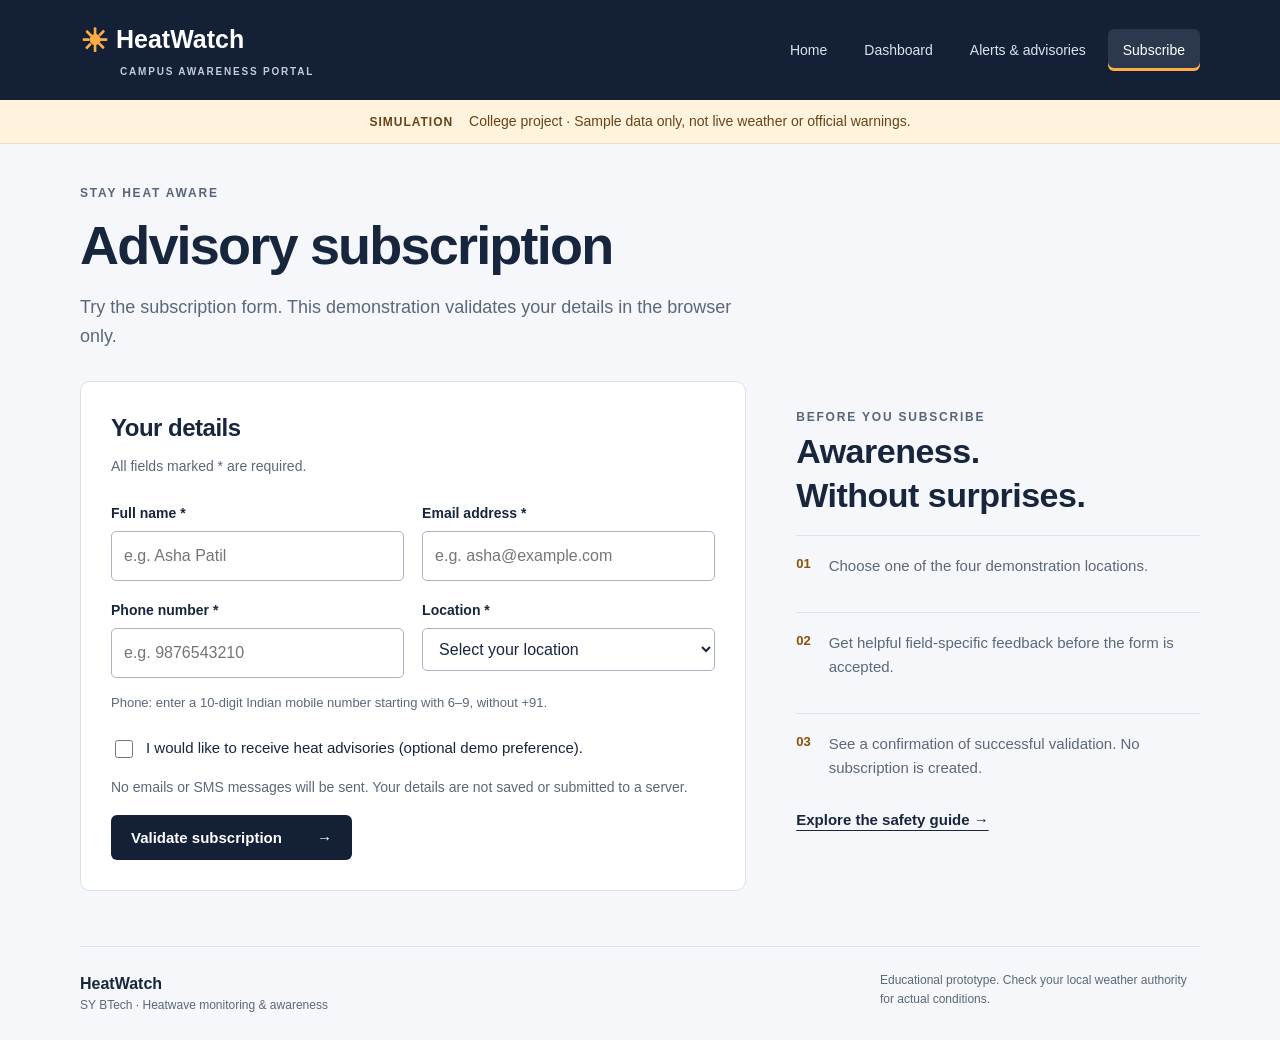
==== subscribe.html @ 29afd0dd "Initial Commit" ====
<!DOCTYPE html>
<html lang="en"><head><meta charset="UTF-8"><meta name="viewport" content="width=device-width, initial-scale=1"><meta name="description" content="HeatWatch: an educational heatwave awareness portal using simulated readings."><title>Advisory subscription | HeatWatch</title><link rel="icon" href="data:image/svg+xml,%3Csvg xmlns='http://www.w3.org/2000/svg' viewBox='0 0 32 32'%3E%3Crect width='32' height='32' rx='8' fill='%23132036'/%3E%3Ccircle cx='16' cy='16' r='8' fill='%23ffad45'/%3E%3C/svg%3E"><link rel="stylesheet" href="css/style.css"></head>
<body><a class="skip" href="#main">Skip to content</a><header><div class="nav-wrap"><a class="brand" href="index.html"><span class="brand-icon" aria-hidden="true">☀</span> HeatWatch<span class="brand-sub">CAMPUS AWARENESS PORTAL</span></a><nav aria-label="Main navigation"><a href="index.html" >Home</a><a href="dashboard.html" >Dashboard</a><a href="alerts.html" >Alerts & advisories</a><a href="subscribe.html" aria-current="page">Subscribe</a></nav></div></header><div class="demo-bar"><span class="demo-label">SIMULATION</span> College project · Sample data only, not live weather or official warnings.</div><main id="main"><div class="page-heading"><p class="eyebrow">STAY HEAT AWARE</p><h1>Advisory subscription</h1><p class="lead">Try the subscription form. This demonstration validates your details in the browser only.</p></div><div class="subscribe-grid"><section class="form-card"><h2>Your details</h2><p class="muted">All fields marked * are required.</p><div id="dependency-status" class="note" role="status">Loading jQuery… An internet connection is required for form validation.</div><noscript><p class="note">Enable JavaScript and connect to the internet to use this form.</p></noscript><form id="subscription-form" novalidate><div class="form-grid"><div class="field"><label for="name">Full name <span aria-hidden="true">*</span></label><input id="name" name="name" type="text" placeholder="e.g. Asha Patil" required aria-describedby="name-error" autocomplete="name" maxlength="80"><span class="error" id="name-error"></span></div><div class="field"><label for="email">Email address <span aria-hidden="true">*</span></label><input id="email" name="email" type="email" placeholder="e.g. asha@example.com" required aria-describedby="email-error" autocomplete="email" maxlength="254"><span class="error" id="email-error"></span></div><div class="field"><label for="phone">Phone number <span aria-hidden="true">*</span></label><input id="phone" name="phone" type="tel" placeholder="e.g. 9876543210" required aria-describedby="phone-error" autocomplete="tel-national" inputmode="numeric" maxlength="10"><span class="error" id="phone-error"></span></div><div class="field"><label for="subscription-location">Location <span aria-hidden="true">*</span></label><select id="subscription-location" name="location" required aria-describedby="subscription-location-error"><option value="">Select your location</option><option value="nagpur">Nagpur</option><option value="pune">Pune</option><option value="mumbai">Mumbai</option><option value="delhi">New Delhi</option></select><span class="error" id="subscription-location-error"></span></div></div><p class="field-hint">Phone: enter a 10-digit Indian mobile number starting with 6–9, without +91.</p><label class="checkbox-label"><input id="receive-alerts" name="receive-alerts" type="checkbox"> I would like to receive heat advisories (optional demo preference).</label><p class="muted">No emails or SMS messages will be sent. Your details are not saved or submitted to a server.</p><button class="button" id="submit-button" type="submit" disabled>Validate subscription <span aria-hidden="true">→</span></button><p id="form-success" class="success" role="status" tabindex="-1" hidden></p></form></section><aside class="subscription-aside"><span class="eyebrow">BEFORE YOU SUBSCRIBE</span><h2>Awareness.<br>Without surprises.</h2><div class="feature"><span>01</span><p>Choose one of the four demonstration locations.</p></div><div class="feature"><span>02</span><p>Get helpful field-specific feedback before the form is accepted.</p></div><div class="feature"><span>03</span><p>See a confirmation of successful validation. No subscription is created.</p></div><a class="text-link" href="alerts.html">Explore the safety guide →</a></aside></div></main><footer><div><strong>HeatWatch</strong><span>SY BTech · Heatwave monitoring & awareness</span></div><p>Educational prototype. Check your local weather authority for actual conditions.</p></footer><script src="https://code.jquery.com/jquery-3.7.1.min.js" integrity="sha256-/JqT3SQfawRcv/BIHPThkBvs0OEvtFFmqPF/lYI/Cxo=" crossorigin="anonymous"></script><script src="js/validation.js"></script></body></html>
---- css/style.css ----
:root{--navy:#132036;--ink:#17263d;--muted:#5c6878;--line:#dce2e9;--orange:#ffad45;--paper:#f5f7fa}*{box-sizing:border-box}body{margin:0;color:var(--ink);background:var(--paper);font:16px/1.6 "Segoe UI",Arial,sans-serif}a{color:inherit}header{background:var(--navy);color:#fff}.nav-wrap{max-width:1180px;margin:auto;padding:22px 30px;display:flex;align-items:center;justify-content:space-between;gap:24px}.brand{text-decoration:none;font-size:25px;font-weight:750;line-height:1.2}.brand-icon{color:var(--orange);font-size:32px;vertical-align:middle}.brand-sub{display:block;font-size:10px;letter-spacing:1.8px;margin:6px 0 0 40px;color:#c3ccd8}nav{display:flex;gap:7px;flex-wrap:wrap}nav a{text-decoration:none;font-size:14px;padding:10px 15px;border-radius:6px;color:#dce3ed}nav a:hover,nav a[aria-current]{background:#2b384d;color:white}nav a[aria-current]{box-shadow:inset 0 -3px var(--orange)}.demo-bar{padding:10px 24px;text-align:center;background:#fff3de;color:#654518;font-size:14px;border-bottom:1px solid #f0dfbe}.demo-label{font-size:12px;font-weight:800;letter-spacing:1px;margin-right:12px}main{max-width:1180px;margin:auto;padding:40px 30px 55px}.page-heading{margin-bottom:30px}.eyebrow{font-size:12px;font-weight:800;letter-spacing:1.8px;margin:0 0 12px;color:#56657b}h1{font-size:clamp(34px,4.5vw,54px);line-height:1.12;letter-spacing:-1.8px;margin:0 0 18px;font-weight:750}h2{font-size:24px;line-height:1.3;letter-spacing:-.5px;margin:0 0 12px}h3{font-size:18px;margin:0 0 6px}p{margin:0 0 16px}.lead{max-width:690px;color:var(--muted);font-size:18px}.home-grid{display:grid;grid-template-columns:1fr 1fr;gap:50px;align-items:center}.status-card{background:white;border:1px solid var(--line);border-top:4px solid #ed9732;border-radius:12px;padding:28px;box-shadow:0 8px 22px #13203606}.section-top{display:flex;justify-content:space-between;align-items:center;gap:16px;margin-bottom:20px;flex-wrap:wrap}.section-top h2,.section-top .eyebrow{margin:0}.muted{color:var(--muted);font-size:14px}.badge{display:inline-block;padding:5px 12px;border-radius:5px;font-size:13px;font-weight:700;white-space:nowrap}.low{background:#e2f3eb;color:#176043}.moderate{background:#fff1c8;color:#785100}.high{background:#ffead5;color:#923e08}.extreme{background:#fbe0e5;color:#9a2439}.temperature{font-size:86px;letter-spacing:-5px;line-height:1.1;font-weight:650;margin:20px 0 0}.temperature span{font-size:36px;letter-spacing:-1px;font-weight:400}.status-details{display:flex;gap:55px;padding:20px 0;border-top:1px solid var(--line)}.status-details strong{font-size:24px;display:block}.status-details span{font-size:14px;color:var(--muted)}.status-advice{background:#fff6ea;border-left:3px solid #e39a38;padding:16px;margin:0 0 24px;font-size:15px}.button{display:inline-flex;align-items:center;justify-content:center;gap:35px;background:var(--navy);color:#fff;text-decoration:none;border:0;border-radius:6px;padding:14px 20px;font:600 15px "Segoe UI",Arial,sans-serif;cursor:pointer}.button:hover{background:#29405c}.button:disabled{opacity:.5;cursor:not-allowed}.purpose>p{color:var(--muted)}.purpose h2{font-size:32px}.feature{display:flex;gap:18px;border-top:1px solid var(--line);padding-top:18px;margin-top:18px}.feature>span{font-size:13px;color:#8a5107;font-weight:700}.feature p{color:var(--muted);font-size:15px}.text-link{display:inline-block;font-size:15px;font-weight:700;text-underline-offset:5px;margin-top:12px}.note{background:#eaf0f7;border:1px solid #d6e0eb;border-radius:6px;padding:18px 22px;margin-top:30px;font-size:14px}.note strong{display:block;margin-bottom:4px}footer{border-top:1px solid var(--line);max-width:1120px;margin:auto;padding:24px 0;display:flex;justify-content:space-between;gap:30px;font-size:12px;color:var(--muted)}footer strong{color:var(--ink);display:block;font-size:16px}footer p{max-width:320px;margin:0}.toolbar{display:flex;justify-content:space-between;align-items:center;gap:20px;margin-bottom:30px;padding:22px;background:white;border:1px solid var(--line);border-radius:8px}label{display:block;font-weight:600;font-size:14px;margin-bottom:7px}select,input:not([type=checkbox]){font:inherit;background:white;border:1px solid #aab5c4;border-radius:5px;color:var(--ink);padding:11px 12px;max-width:100%;width:100%}.toolbar select{min-width:280px}.metrics{display:grid;grid-template-columns:repeat(4,1fr);gap:18px}.metric{background:white;border:1px solid var(--line);border-radius:8px;padding:24px}.metric p{color:var(--muted);font-size:14px;margin-bottom:14px}.metric strong{display:block;font-size:40px;font-weight:650;line-height:1.25;margin-bottom:14px}.metric span{font-size:12px;color:var(--muted)}.risk-metric{border-top:3px solid #efaa53}.advice-panel{display:flex;gap:18px;background:#fff3e2;padding:22px;margin:24px 0 36px;border-radius:8px}.advice-panel p{margin:0}.advice-symbol{flex-shrink:0;display:grid;place-items:center;border:2px solid #98621b;color:#98621b;border-radius:50%;width:28px;height:28px;font-weight:800}.table-wrap{overflow-x:auto;background:white;border:1px solid var(--line);border-radius:8px}table{border-collapse:collapse;width:100%;text-align:left;white-space:nowrap}th,td{padding:17px 22px;border-bottom:1px solid var(--line);font-size:14px}thead{background:#edf1f6}tbody tr:last-child>*{border-bottom:0}.method{font-size:13px;color:var(--muted);margin-top:20px}.risk-grid{display:grid;grid-template-columns:repeat(4,1fr);gap:18px}.risk-card{border-top:4px solid currentColor;padding:22px;border-radius:8px}.risk-card h2{font-size:21px;margin-top:18px}.risk-card p{font-size:15px}.risk-card p:last-child{margin:0}.safety{margin-top:40px}.three-grid{display:grid;grid-template-columns:repeat(3,1fr);gap:30px;margin-top:25px}.three-grid article{padding:24px;background:white;border:1px solid var(--line);border-radius:8px}.three-grid p{margin:0;color:var(--muted);font-size:15px}.emergency{background:#fff0f1;border-color:#efcbd0;color:#792738}.subscribe-grid{display:grid;grid-template-columns:1.65fr 1fr;gap:50px}.form-card{padding:30px;background:white;border:1px solid var(--line);border-radius:10px}.form-grid{display:grid;grid-template-columns:1fr 1fr;gap:18px;margin-top:24px}.error{display:block;color:#a12135;font-size:13px;margin-top:5px;min-height:0}.error:empty{display:none}[aria-invalid=true]{border-color:#b3283e!important;background:#fff8f8!important}.field-hint{font-size:13px;color:var(--muted);margin-top:15px}.checkbox-label{display:flex;align-items:flex-start;gap:10px;font-weight:400;font-size:15px;margin:23px 0 15px}input[type=checkbox]{width:18px;height:18px;flex-shrink:0;margin-top:4px;accent-color:var(--navy)}.success{padding:18px;background:#e5f4ec;color:#195438;border-radius:6px;margin:20px 0 0;font-size:15px}.subscription-aside{padding-top:22px}.subscription-aside h2{font-size:34px}.skip{position:absolute;left:15px;top:-80px;z-index:10;background:white;padding:10px}.skip:focus{top:8px}:focus-visible{outline:3px solid #1479cf;outline-offset:4px}.sr-only{position:absolute;width:1px;height:1px;overflow:hidden;clip:rect(0,0,0,0)}[hidden]{display:none!important}@media(max-width:950px){.nav-wrap{align-items:flex-start;flex-direction:column}.home-grid,.subscribe-grid{gap:28px}.metrics,.risk-grid{grid-template-columns:repeat(2,1fr)}footer{margin:0 30px}.form-grid{grid-template-columns:1fr}.three-grid{gap:15px}}@media(max-width:640px){main{padding:30px 20px}.nav-wrap{padding:18px 20px;gap:18px}nav{gap:3px}nav a{padding:9px 10px;font-size:13px}.demo-bar{font-size:12px;padding:10px 16px}.demo-label{font-size:11px}.home-grid,.subscribe-grid,.three-grid{grid-template-columns:1fr}.purpose{padding-top:10px}.status-card,.form-card{padding:22px}.toolbar{align-items:stretch;flex-direction:column}.toolbar select{min-width:0}.metrics,.risk-grid{gap:12px}.metric{padding:17px}.metric strong{font-size:32px}.risk-card{padding:16px}.risk-card h2{font-size:19px}footer{flex-direction:column;margin:0 20px;gap:12px}.lead{font-size:16px}.section-top{gap:10px}}@media(max-width:370px){.risk-grid,.metrics{grid-template-columns:1fr}}
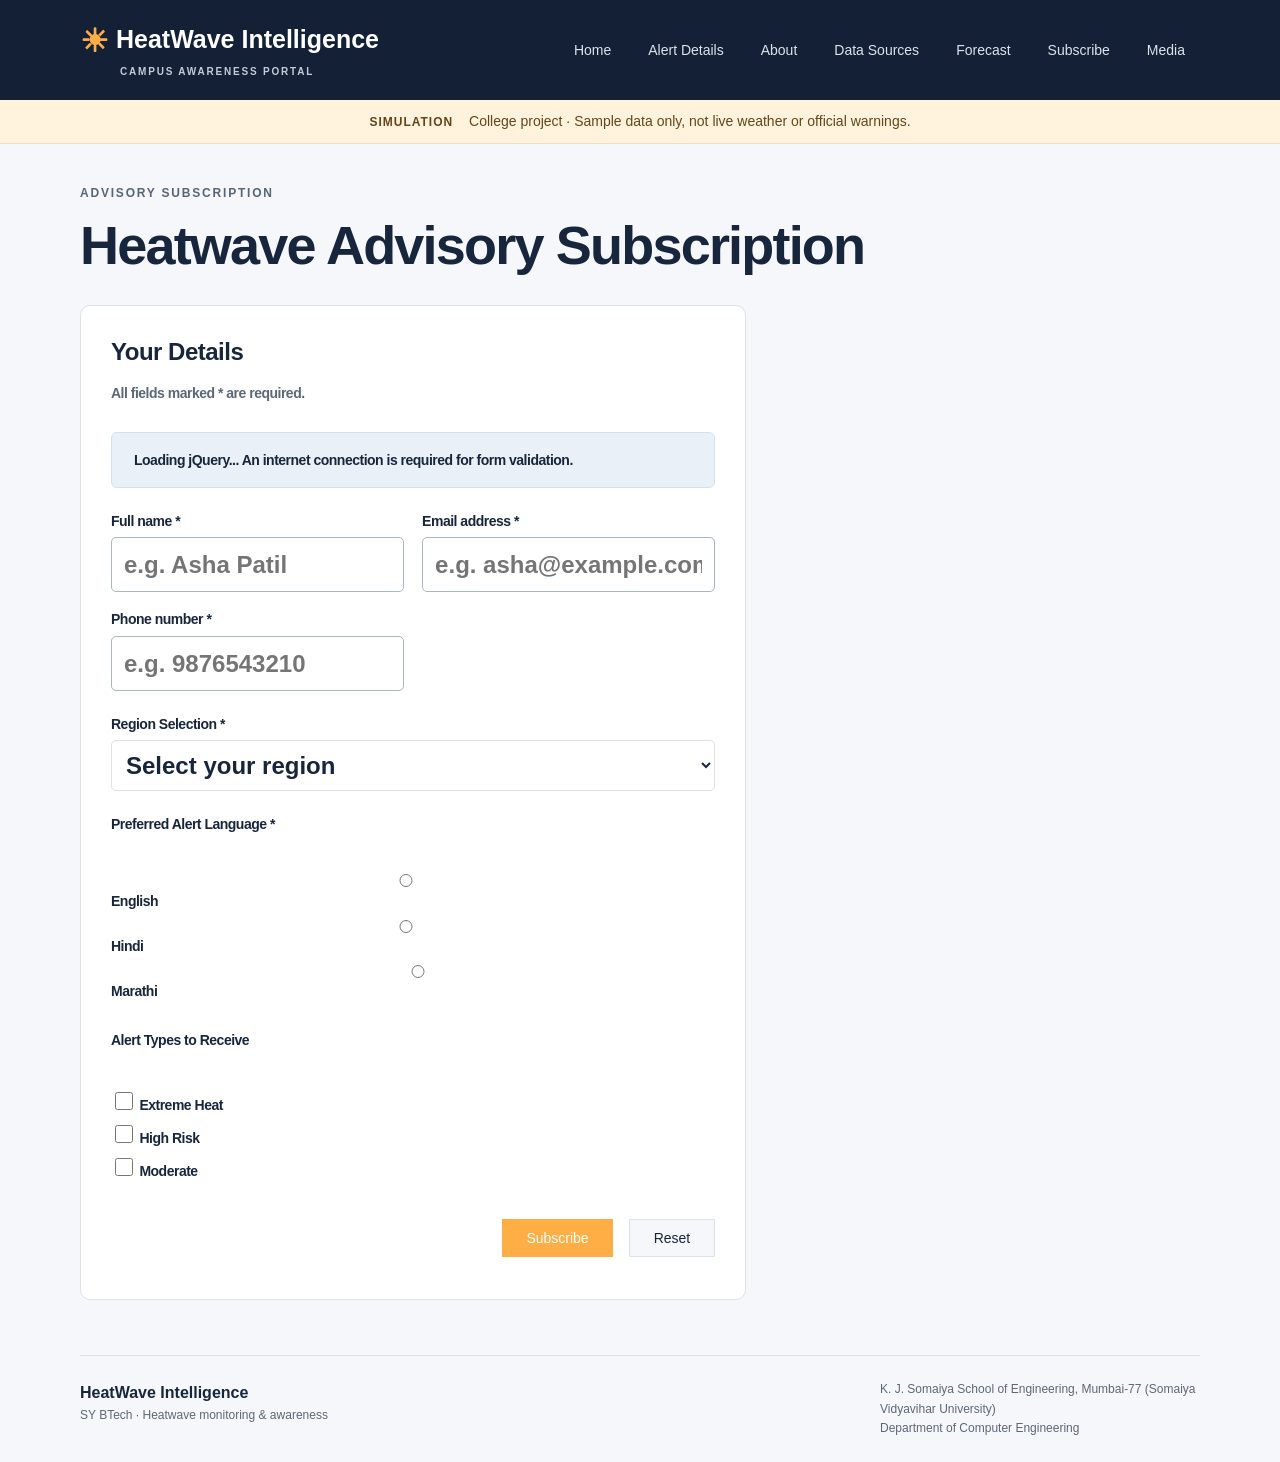
==== commit ce8375a5: "Pushed the code with latest changes" ====
--- a/subscribe.html
+++ b/subscribe.html
@@ -1,3 +1,124 @@
 <!DOCTYPE html>
-<html lang="en"><head><meta charset="UTF-8"><meta name="viewport" content="width=device-width, initial-scale=1"><meta name="description" content="HeatWatch: an educational heatwave awareness portal using simulated readings."><title>Advisory subscription | HeatWatch</title><link rel="icon" href="data:image/svg+xml,%3Csvg xmlns='http://www.w3.org/2000/svg' viewBox='0 0 32 32'%3E%3Crect width='32' height='32' rx='8' fill='%23132036'/%3E%3Ccircle cx='16' cy='16' r='8' fill='%23ffad45'/%3E%3C/svg%3E"><link rel="stylesheet" href="css/style.css"></head>
-<body><a class="skip" href="#main">Skip to content</a><header><div class="nav-wrap"><a class="brand" href="index.html"><span class="brand-icon" aria-hidden="true">☀</span> HeatWatch<span class="brand-sub">CAMPUS AWARENESS PORTAL</span></a><nav aria-label="Main navigation"><a href="index.html" >Home</a><a href="dashboard.html" >Dashboard</a><a href="alerts.html" >Alerts & advisories</a><a href="subscribe.html" aria-current="page">Subscribe</a></nav></div></header><div class="demo-bar"><span class="demo-label">SIMULATION</span> College project · Sample data only, not live weather or official warnings.</div><main id="main"><div class="page-heading"><p class="eyebrow">STAY HEAT AWARE</p><h1>Advisory subscription</h1><p class="lead">Try the subscription form. This demonstration validates your details in the browser only.</p></div><div class="subscribe-grid"><section class="form-card"><h2>Your details</h2><p class="muted">All fields marked * are required.</p><div id="dependency-status" class="note" role="status">Loading jQuery… An internet connection is required for form validation.</div><noscript><p class="note">Enable JavaScript and connect to the internet to use this form.</p></noscript><form id="subscription-form" novalidate><div class="form-grid"><div class="field"><label for="name">Full name <span aria-hidden="true">*</span></label><input id="name" name="name" type="text" placeholder="e.g. Asha Patil" required aria-describedby="name-error" autocomplete="name" maxlength="80"><span class="error" id="name-error"></span></div><div class="field"><label for="email">Email address <span aria-hidden="true">*</span></label><input id="email" name="email" type="email" placeholder="e.g. asha@example.com" required aria-describedby="email-error" autocomplete="email" maxlength="254"><span class="error" id="email-error"></span></div><div class="field"><label for="phone">Phone number <span aria-hidden="true">*</span></label><input id="phone" name="phone" type="tel" placeholder="e.g. 9876543210" required aria-describedby="phone-error" autocomplete="tel-national" inputmode="numeric" maxlength="10"><span class="error" id="phone-error"></span></div><div class="field"><label for="subscription-location">Location <span aria-hidden="true">*</span></label><select id="subscription-location" name="location" required aria-describedby="subscription-location-error"><option value="">Select your location</option><option value="nagpur">Nagpur</option><option value="pune">Pune</option><option value="mumbai">Mumbai</option><option value="delhi">New Delhi</option></select><span class="error" id="subscription-location-error"></span></div></div><p class="field-hint">Phone: enter a 10-digit Indian mobile number starting with 6–9, without +91.</p><label class="checkbox-label"><input id="receive-alerts" name="receive-alerts" type="checkbox"> I would like to receive heat advisories (optional demo preference).</label><p class="muted">No emails or SMS messages will be sent. Your details are not saved or submitted to a server.</p><button class="button" id="submit-button" type="submit" disabled>Validate subscription <span aria-hidden="true">→</span></button><p id="form-success" class="success" role="status" tabindex="-1" hidden></p></form></section><aside class="subscription-aside"><span class="eyebrow">BEFORE YOU SUBSCRIBE</span><h2>Awareness.<br>Without surprises.</h2><div class="feature"><span>01</span><p>Choose one of the four demonstration locations.</p></div><div class="feature"><span>02</span><p>Get helpful field-specific feedback before the form is accepted.</p></div><div class="feature"><span>03</span><p>See a confirmation of successful validation. No subscription is created.</p></div><a class="text-link" href="alerts.html">Explore the safety guide →</a></aside></div></main><footer><div><strong>HeatWatch</strong><span>SY BTech · Heatwave monitoring & awareness</span></div><p>Educational prototype. Check your local weather authority for actual conditions.</p></footer><script src="https://code.jquery.com/jquery-3.7.1.min.js" integrity="sha256-/JqT3SQfawRcv/BIHPThkBvs0OEvtFFmqPF/lYI/Cxo=" crossorigin="anonymous"></script><script src="js/validation.js"></script></body></html>+<html lang="en">
+<head>
+  <meta charset="UTF-8">
+  <meta name="viewport" content="width=device-width, initial-scale=1">
+  <meta name="description" content="Advisory subscription form">
+  <title>Advisory Subscription | Heatwave Intelligence</title>
+  <link rel="icon" href="data:image/svg+xml,%3Csvg xmlns='http://www.w3.org/2000/svg' viewBox='0 0 32 32'%3E%3Crect width='32' height='32' rx='8' fill='%23132036'/%3E%3Ccircle cx='16' cy='16' r='8' fill='%23ffad45'/%3E%3C/svg%3E">
+  <link rel="stylesheet" href="css/style.css">
+</head>
+<body>
+  <a class="skip" href="#main">Skip to content</a>
+  <header>
+    <div class="nav-wrap">
+      <a class="brand" href="index.html"><span class="brand-icon" aria-hidden="true">☀</span> HeatWave Intelligence<span class="brand-sub">CAMPUS AWARENESS PORTAL</span></a>
+      <nav aria-label="Main navigation">
+        <a href="index.html">Home</a>
+        <a href="alert-details.html">Alert Details</a>
+        <a href="about-system.html">About</a>
+        <a href="sources.html">Data Sources</a>
+        <a href="forecast.html">Forecast</a>
+        <a href="subscribe.html">Subscribe</a>
+        <a href="media.html">Media</a>
+      </nav>
+    </div>
+  </header>
+  <div class="demo-bar">
+    <span class="demo-label">SIMULATION</span> College project · Sample data only, not live weather or official warnings.
+  </div>
+  <main id="main">
+    <div class="page-heading">
+      <p class="eyebrow">ADVISORY SUBSCRIPTION</p>
+      <h1>Heatwave Advisory Subscription</h1>
+    </div>
+
+    <div class="subscribe-grid">
+      <section class="form-card">
+        <h2>Your Details</p>
+        <p class="muted">All fields marked <strong>*</strong> are required.</p>
+        <div id="dependency-status" class="note" role="status">Loading jQuery... An internet connection is required for form validation.</div>
+        <noscript><p class="note">Enable JavaScript and connect to the internet to use this form.</p></noscript>
+        <form id="subscription-form" novalidate>
+          <div class="form-grid">
+            <div class="field">
+              <label for="name">Full name <span aria-hidden="true">*</span></label>
+              <input id="name" name="name" type="text" placeholder="e.g. Asha Patil" required aria-describedby="name-error" autocomplete="name" maxlength="80">
+              <span class="error" id="name-error"></span>
+            </div>
+            <div class="field">
+              <label for="email">Email address <span aria-hidden="true">*</span></label>
+              <input id="email" name="email" type="email" placeholder="e.g. asha@example.com" required aria-describedby="email-error" autocomplete="email" maxlength="254">
+              <span class="error" id="email-error"></span>
+            </div>
+            <div class="field">
+              <label for="phone">Phone number <span aria-hidden="true">*</span></label>
+              <input id="phone" name="phone" type="tel" placeholder="e.g. 9876543210" required aria-describedby="phone-error" autocomplete="tel" maxlength="10">
+              <span class="error" id="phone-error"></span>
+            </div>
+          </div>
+
+          <div class="form-grid" style="margin: 24px 0;">
+            <div class="field" style="grid-column: 1 / -1;">
+              <label>Region Selection <span aria-hidden="true">*</span></label>
+              <select id="region" name="region" required style="width: 100%; padding: 10px; border: 1px solid var(--line); border-radius: 6;">
+                <option value="" disabled selected>Select your region</option>
+                <option value="north">North Zone</option>
+                <option value="central">Central Zone</option>
+                <option value="coastal">Coastal Zone</option>
+                <option value="delhi">New Delhi</option>
+              </select>
+            </div>
+          </div>
+
+          <div class="form-grid" style="margin: 24px 0;">
+            <div class="field" style="grid-column: 1 / -1;">
+              <label>Preferred Alert Language <span aria-hidden="true">*</span></label><br>
+              <label style="display: block; margin-right: 24px;">
+                <input type="radio" name="language" value="English" required> English
+              </label>
+              <label style="display: block; margin-right: 24px;">
+                <input type="radio" name="language" value="Hindi"> Hindi
+              </label>
+              <label style="display: block;">
+                <input type="radio" name="language" value="Marathi"> Marathi
+              </label>
+            </div>
+          </div>
+
+          <div class="form-grid" style="margin: 24px 0;">
+            <div class="field" style="grid-column: 1 / -1;">
+              <label>Alert Types to Receive</label><br>
+              <label style="display: block; margin-right: 16px;">
+                <input type="checkbox" name="alert-type" value="Extreme"> Extreme Heat
+              </label>
+              <label style="display: block; margin-right: 16px;">
+                <input type="checkbox" name="alert-type" value="High"> High Risk
+              </label>
+              <label style="display: block; margin-right: 16px;">
+                <input type="checkbox" name="alert-type" value="Moderate"> Moderate
+              </label>
+            </div>
+          </div>
+
+          <div style="display: flex; gap: 16px; justify-content: flex-end; margin-top: 32px;">
+            <button type="submit" style="background: var(--orange); color: white; border: none; padding: 10px 24px; border-radius: 6; font-size: 14px; cursor: pointer;">Subscribe</button>
+            <button type="reset" style="background: var(--paper); color: var(--ink); border: 1px solid var(--line); padding: 10px 24px; border-radius: 6; font-size: 14px; cursor: pointer;">Reset</button>
+          </div>
+        </form>
+
+        <div id="form-success" hidden style="background: #e8f4fd; padding: 20px; border-radius: 8; margin-top: 24px; border: 1px solid #b3e5fc; display: none;">
+          <p style="margin: 0; color: var(--ink);">Validation successful! No data was saved or sent, and no subscription was created.</p>
+        </div>
+      </section>
+    </div>
+  </main>
+  <footer>
+    <div>
+      <strong>HeatWave Intelligence</strong><span>SY BTech · Heatwave monitoring & awareness</span>
+    </div>
+    <p>K. J. Somaiya School of Engineering, Mumbai-77 (Somaiya Vidyavihar University)<br>Department of Computer Engineering</p>
+  </footer>
+  <script src="js/dashboard.js"></script>
+</body>
+</html>
--- a/css/style.css
+++ b/css/style.css
@@ -1 +1 @@
-:root{--navy:#132036;--ink:#17263d;--muted:#5c6878;--line:#dce2e9;--orange:#ffad45;--paper:#f5f7fa}*{box-sizing:border-box}body{margin:0;color:var(--ink);background:var(--paper);font:16px/1.6 "Segoe UI",Arial,sans-serif}a{color:inherit}header{background:var(--navy);color:#fff}.nav-wrap{max-width:1180px;margin:auto;padding:22px 30px;display:flex;align-items:center;justify-content:space-between;gap:24px}.brand{text-decoration:none;font-size:25px;font-weight:750;line-height:1.2}.brand-icon{color:var(--orange);font-size:32px;vertical-align:middle}.brand-sub{display:block;font-size:10px;letter-spacing:1.8px;margin:6px 0 0 40px;color:#c3ccd8}nav{display:flex;gap:7px;flex-wrap:wrap}nav a{text-decoration:none;font-size:14px;padding:10px 15px;border-radius:6px;color:#dce3ed}nav a:hover,nav a[aria-current]{background:#2b384d;color:white}nav a[aria-current]{box-shadow:inset 0 -3px var(--orange)}.demo-bar{padding:10px 24px;text-align:center;background:#fff3de;color:#654518;font-size:14px;border-bottom:1px solid #f0dfbe}.demo-label{font-size:12px;font-weight:800;letter-spacing:1px;margin-right:12px}main{max-width:1180px;margin:auto;padding:40px 30px 55px}.page-heading{margin-bottom:30px}.eyebrow{font-size:12px;font-weight:800;letter-spacing:1.8px;margin:0 0 12px;color:#56657b}h1{font-size:clamp(34px,4.5vw,54px);line-height:1.12;letter-spacing:-1.8px;margin:0 0 18px;font-weight:750}h2{font-size:24px;line-height:1.3;letter-spacing:-.5px;margin:0 0 12px}h3{font-size:18px;margin:0 0 6px}p{margin:0 0 16px}.lead{max-width:690px;color:var(--muted);font-size:18px}.home-grid{display:grid;grid-template-columns:1fr 1fr;gap:50px;align-items:center}.status-card{background:white;border:1px solid var(--line);border-top:4px solid #ed9732;border-radius:12px;padding:28px;box-shadow:0 8px 22px #13203606}.section-top{display:flex;justify-content:space-between;align-items:center;gap:16px;margin-bottom:20px;flex-wrap:wrap}.section-top h2,.section-top .eyebrow{margin:0}.muted{color:var(--muted);font-size:14px}.badge{display:inline-block;padding:5px 12px;border-radius:5px;font-size:13px;font-weight:700;white-space:nowrap}.low{background:#e2f3eb;color:#176043}.moderate{background:#fff1c8;color:#785100}.high{background:#ffead5;color:#923e08}.extreme{background:#fbe0e5;color:#9a2439}.temperature{font-size:86px;letter-spacing:-5px;line-height:1.1;font-weight:650;margin:20px 0 0}.temperature span{font-size:36px;letter-spacing:-1px;font-weight:400}.status-details{display:flex;gap:55px;padding:20px 0;border-top:1px solid var(--line)}.status-details strong{font-size:24px;display:block}.status-details span{font-size:14px;color:var(--muted)}.status-advice{background:#fff6ea;border-left:3px solid #e39a38;padding:16px;margin:0 0 24px;font-size:15px}.button{display:inline-flex;align-items:center;justify-content:center;gap:35px;background:var(--navy);color:#fff;text-decoration:none;border:0;border-radius:6px;padding:14px 20px;font:600 15px "Segoe UI",Arial,sans-serif;cursor:pointer}.button:hover{background:#29405c}.button:disabled{opacity:.5;cursor:not-allowed}.purpose>p{color:var(--muted)}.purpose h2{font-size:32px}.feature{display:flex;gap:18px;border-top:1px solid var(--line);padding-top:18px;margin-top:18px}.feature>span{font-size:13px;color:#8a5107;font-weight:700}.feature p{color:var(--muted);font-size:15px}.text-link{display:inline-block;font-size:15px;font-weight:700;text-underline-offset:5px;margin-top:12px}.note{background:#eaf0f7;border:1px solid #d6e0eb;border-radius:6px;padding:18px 22px;margin-top:30px;font-size:14px}.note strong{display:block;margin-bottom:4px}footer{border-top:1px solid var(--line);max-width:1120px;margin:auto;padding:24px 0;display:flex;justify-content:space-between;gap:30px;font-size:12px;color:var(--muted)}footer strong{color:var(--ink);display:block;font-size:16px}footer p{max-width:320px;margin:0}.toolbar{display:flex;justify-content:space-between;align-items:center;gap:20px;margin-bottom:30px;padding:22px;background:white;border:1px solid var(--line);border-radius:8px}label{display:block;font-weight:600;font-size:14px;margin-bottom:7px}select,input:not([type=checkbox]){font:inherit;background:white;border:1px solid #aab5c4;border-radius:5px;color:var(--ink);padding:11px 12px;max-width:100%;width:100%}.toolbar select{min-width:280px}.metrics{display:grid;grid-template-columns:repeat(4,1fr);gap:18px}.metric{background:white;border:1px solid var(--line);border-radius:8px;padding:24px}.metric p{color:var(--muted);font-size:14px;margin-bottom:14px}.metric strong{display:block;font-size:40px;font-weight:650;line-height:1.25;margin-bottom:14px}.metric span{font-size:12px;color:var(--muted)}.risk-metric{border-top:3px solid #efaa53}.advice-panel{display:flex;gap:18px;background:#fff3e2;padding:22px;margin:24px 0 36px;border-radius:8px}.advice-panel p{margin:0}.advice-symbol{flex-shrink:0;display:grid;place-items:center;border:2px solid #98621b;color:#98621b;border-radius:50%;width:28px;height:28px;font-weight:800}.table-wrap{overflow-x:auto;background:white;border:1px solid var(--line);border-radius:8px}table{border-collapse:collapse;width:100%;text-align:left;white-space:nowrap}th,td{padding:17px 22px;border-bottom:1px solid var(--line);font-size:14px}thead{background:#edf1f6}tbody tr:last-child>*{border-bottom:0}.method{font-size:13px;color:var(--muted);margin-top:20px}.risk-grid{display:grid;grid-template-columns:repeat(4,1fr);gap:18px}.risk-card{border-top:4px solid currentColor;padding:22px;border-radius:8px}.risk-card h2{font-size:21px;margin-top:18px}.risk-card p{font-size:15px}.risk-card p:last-child{margin:0}.safety{margin-top:40px}.three-grid{display:grid;grid-template-columns:repeat(3,1fr);gap:30px;margin-top:25px}.three-grid article{padding:24px;background:white;border:1px solid var(--line);border-radius:8px}.three-grid p{margin:0;color:var(--muted);font-size:15px}.emergency{background:#fff0f1;border-color:#efcbd0;color:#792738}.subscribe-grid{display:grid;grid-template-columns:1.65fr 1fr;gap:50px}.form-card{padding:30px;background:white;border:1px solid var(--line);border-radius:10px}.form-grid{display:grid;grid-template-columns:1fr 1fr;gap:18px;margin-top:24px}.error{display:block;color:#a12135;font-size:13px;margin-top:5px;min-height:0}.error:empty{display:none}[aria-invalid=true]{border-color:#b3283e!important;background:#fff8f8!important}.field-hint{font-size:13px;color:var(--muted);margin-top:15px}.checkbox-label{display:flex;align-items:flex-start;gap:10px;font-weight:400;font-size:15px;margin:23px 0 15px}input[type=checkbox]{width:18px;height:18px;flex-shrink:0;margin-top:4px;accent-color:var(--navy)}.success{padding:18px;background:#e5f4ec;color:#195438;border-radius:6px;margin:20px 0 0;font-size:15px}.subscription-aside{padding-top:22px}.subscription-aside h2{font-size:34px}.skip{position:absolute;left:15px;top:-80px;z-index:10;background:white;padding:10px}.skip:focus{top:8px}:focus-visible{outline:3px solid #1479cf;outline-offset:4px}.sr-only{position:absolute;width:1px;height:1px;overflow:hidden;clip:rect(0,0,0,0)}[hidden]{display:none!important}@media(max-width:950px){.nav-wrap{align-items:flex-start;flex-direction:column}.home-grid,.subscribe-grid{gap:28px}.metrics,.risk-grid{grid-template-columns:repeat(2,1fr)}footer{margin:0 30px}.form-grid{grid-template-columns:1fr}.three-grid{gap:15px}}@media(max-width:640px){main{padding:30px 20px}.nav-wrap{padding:18px 20px;gap:18px}nav{gap:3px}nav a{padding:9px 10px;font-size:13px}.demo-bar{font-size:12px;padding:10px 16px}.demo-label{font-size:11px}.home-grid,.subscribe-grid,.three-grid{grid-template-columns:1fr}.purpose{padding-top:10px}.status-card,.form-card{padding:22px}.toolbar{align-items:stretch;flex-direction:column}.toolbar select{min-width:0}.metrics,.risk-grid{gap:12px}.metric{padding:17px}.metric strong{font-size:32px}.risk-card{padding:16px}.risk-card h2{font-size:19px}footer{flex-direction:column;margin:0 20px;gap:12px}.lead{font-size:16px}.section-top{gap:10px}}@media(max-width:370px){.risk-grid,.metrics{grid-template-columns:1fr}}
+:root{--navy:#132036;--ink:#17263d;--muted:#5c6878;--line:#dce2e9;--orange:#ffad45;--paper:#f5f7fa}*{box-sizing:border-box}body{margin:0;color:var(--ink);background:var(--paper);font:16px/1.6 "Segoe UI",Arial,sans-serif}a{color:inherit}header{background:var(--navy);color:#fff}.nav-wrap{max-width:1180px;margin:auto;padding:22px 30px;display:flex;align-items:center;justify-content:space-between;gap:24px}.brand{text-decoration:none;font-size:25px;font-weight:750;line-height:1.2}.brand-icon{color:var(--orange);font-size:32px;vertical-align:middle}.brand-sub{display:block;font-size:10px;letter-spacing:1.8px;margin:6px 0 0 40px;color:#c3ccd8}nav{display:flex;gap:7px;flex-wrap:nowrap}nav a{text-decoration:none;font-size:14px;padding:10px 15px;border-radius:6px;color:#dce3ed}nav a:hover,nav a[aria-current]{background:#2b384d;color:white}nav a[aria-current]{box-shadow:inset 0 -3px var(--orange)}.demo-bar{padding:10px 24px;text-align:center;background:#fff3de;color:#654518;font-size:14px;border-bottom:1px solid #f0dfbe}.demo-label{font-size:12px;font-weight:800;letter-spacing:1px;margin-right:12px}main{max-width:1180px;margin:auto;padding:40px 30px 55px}.page-heading{margin-bottom:30px}.eyebrow{font-size:12px;font-weight:800;letter-spacing:1.8px;margin:0 0 12px;color:#56657b}h1{font-size:clamp(34px,4.5vw,54px);line-height:1.12;letter-spacing:-1.8px;margin:0 0 18px;font-weight:750}h2{font-size:24px;line-height:1.3;letter-spacing:-.5px;margin:0 0 12px}h3{font-size:18px;margin:0 0 6px}p{margin:0 0 16px}.lead{max-width:690px;color:var(--muted);font-size:18px}.home-grid{display:grid;grid-template-columns:1fr 1fr;gap:50px;align-items:center}.status-card{background:white;border:1px solid var(--line);border-top:4px solid #ed9732;border-radius:12px;padding:28px;box-shadow:0 8px 22px #13203606}.section-top{display:flex;justify-content:space-between;align-items:center;gap:16px;margin-bottom:20px;flex-wrap:wrap}.section-top h2,.section-top .eyebrow{margin:0}.muted{color:var(--muted);font-size:14px}.badge{display:inline-block;padding:5px 12px;border-radius:5px;font-size:13px;font-weight:700;white-space:nowrap}.low{background:#e2f3eb;color:#176043}.moderate{background:#fff1c8;color:#785100}.high{background:#ffead5;color:#923e08}.extreme{background:#fbe0e5;color:#9a2439}.temperature{font-size:86px;letter-spacing:-5px;line-height:1.1;font-weight:650;margin:20px 0 0}.temperature span{font-size:36px;letter-spacing:-1px;font-weight:400}.status-details{display:flex;gap:55px;padding:20px 0;border-top:1px solid var(--line)}.status-details strong{font-size:24px;display:block}.status-details span{font-size:14px;color:var(--muted)}.status-advice{background:#fff6ea;border-left:3px solid #e39a38;padding:16px;margin:0 0 24px;font-size:15px}.button{display:inline-flex;align-items:center;justify-content:center;gap:35px;background:var(--navy);color:#fff;text-decoration:none;border:0;border-radius:6px;padding:14px 20px;font:600 15px "Segoe UI",Arial,sans-serif;cursor:pointer}.button:hover{background:#29405c}.button:disabled{opacity:.5;cursor:not-allowed}.purpose>p{color:var(--muted)}.purpose h2{font-size:32px}.feature{display:flex;gap:18px;border-top:1px solid var(--line);padding-top:18px;margin-top:18px}.feature>span{font-size:13px;color:#8a5107;font-weight:700}.feature p{color:var(--muted);font-size:15px}.text-link{display:inline-block;font-size:15px;font-weight:700;text-underline-offset:5px;margin-top:12px}.note{background:#eaf0f7;border:1px solid #d6e0eb;border-radius:6px;padding:18px 22px;margin-top:30px;font-size:14px}.note strong{display:block;margin-bottom:4px}footer{border-top:1px solid var(--line);max-width:1120px;margin:auto;padding:24px 0;display:flex;justify-content:space-between;gap:30px;font-size:12px;color:var(--muted)}footer strong{color:var(--ink);display:block;font-size:16px}footer p{max-width:320px;margin:0}.toolbar{display:flex;justify-content:space-between;align-items:center;gap:20px;margin-bottom:30px;padding:22px;background:white;border:1px solid var(--line);border-radius:8px}label{display:block;font-weight:600;font-size:14px;margin-bottom:7px}select,input:not([type=checkbox]){font:inherit;background:white;border:1px solid #aab5c4;border-radius:5px;color:var(--ink);padding:11px 12px;max-width:100%;width:100%}.toolbar select{min-width:280px}.metrics{display:grid;grid-template-columns:repeat(4,1fr);gap:18px}.metric{background:white;border:1px solid var(--line);border-radius:8px;padding:24px}.metric p{color:var(--muted);font-size:14px;margin-bottom:14px}.metric strong{display:block;font-size:40px;font-weight:650;line-height:1.25;margin-bottom:14px}.metric span{font-size:12px;color:var(--muted)}.risk-metric{border-top:3px solid #efaa53}.advice-panel{display:flex;gap:18px;background:#fff3e2;padding:22px;margin:24px 0 36px;border-radius:8px}.advice-panel p{margin:0}.advice-symbol{flex-shrink:0;display:grid;place-items:center;border:2px solid #98621b;color:#98621b;border-radius:50%;width:28px;height:28px;font-weight:800}.table-wrap{overflow-x:auto;background:white;border:1px solid var(--line);border-radius:8px}table{border-collapse:collapse;width:100%;text-align:left;white-space:nowrap}th,td{padding:17px 22px;border-bottom:1px solid var(--line);font-size:14px}thead{background:#edf1f6}tbody tr:last-child>*{border-bottom:0}.method{font-size:13px;color:var(--muted);margin-top:20px}.risk-grid{display:grid;grid-template-columns:repeat(4,1fr);gap:18px}.risk-card{border-top:4px solid currentColor;padding:22px;border-radius:8px}.risk-card h2{font-size:21px;margin-top:18px}.risk-card p{font-size:15px}.risk-card p:last-child{margin:0}.safety{margin-top:40px}.three-grid{display:grid;grid-template-columns:repeat(3,1fr);gap:30px;margin-top:25px}.three-grid article{padding:24px;background:white;border:1px solid var(--line);border-radius:8px}.three-grid p{margin:0;color:var(--muted);font-size:15px}.emergency{background:#fff0f1;border-color:#efcbd0;color:#792738}.subscribe-grid{display:grid;grid-template-columns:1.65fr 1fr;gap:50px}.form-card{padding:30px;background:white;border:1px solid var(--line);border-radius:10px}.form-grid{display:grid;grid-template-columns:1fr 1fr;gap:18px;margin-top:24px}.error{display:block;color:#a12135;font-size:13px;margin-top:5px;min-height:0}.error:empty{display:none}[aria-invalid=true]{border-color:#b3283e!important;background:#fff8f8!important}.field-hint{font-size:13px;color:var(--muted);margin-top:15px}.checkbox-label{display:flex;align-items:flex-start;gap:10px;font-weight:400;font-size:15px;margin:23px 0 15px}input[type=checkbox]{width:18px;height:18px;flex-shrink:0;margin-top:4px;accent-color:var(--navy)}.success{padding:18px;background:#e5f4ec;color:#195438;border-radius:6px;margin:20px 0 0;font-size:15px}.subscription-aside{padding-top:22px}.subscription-aside h2{font-size:34px}.skip{position:absolute;left:15px;top:-80px;z-index:10;background:white;padding:10px}.skip:focus{top:8px}:focus-visible{outline:3px solid #1479cf;outline-offset:4px}.sr-only{position:absolute;width:1px;height:1px;overflow:hidden;clip:rect(0,0,0,0)}[hidden]{display:none!important}@media(max-width:950px){.nav-wrap{align-items:flex-start;flex-direction:column}.home-grid,.subscribe-grid{gap:28px}.metrics,.risk-grid{grid-template-columns:repeat(2,1fr)}footer{margin:0 30px}.form-grid{grid-template-columns:1fr}.three-grid{gap:15px}}@media(max-width:640px){main{padding:30px 20px}.nav-wrap{padding:18px 20px;gap:18px}nav{gap:3px}nav a{padding:9px 10px;font-size:13px}.demo-bar{font-size:12px;padding:10px 16px}.demo-label{font-size:11px}.home-grid,.subscribe-grid,.three-grid{grid-template-columns:1fr}.purpose{padding-top:10px}.status-card,.form-card{padding:22px}.toolbar{align-items:stretch;flex-direction:column}.toolbar select{min-width:0}.metrics,.risk-grid{gap:12px}.metric{padding:17px}.metric strong{font-size:32px}.risk-card{padding:16px}.risk-card h2{font-size:19px}footer{flex-direction:column;margin:0 20px;gap:12px}.lead{font-size:16px}.section-top{gap:10px}}@media(max-width:370px){.risk-grid,.metrics{grid-template-columns:1fr}}
